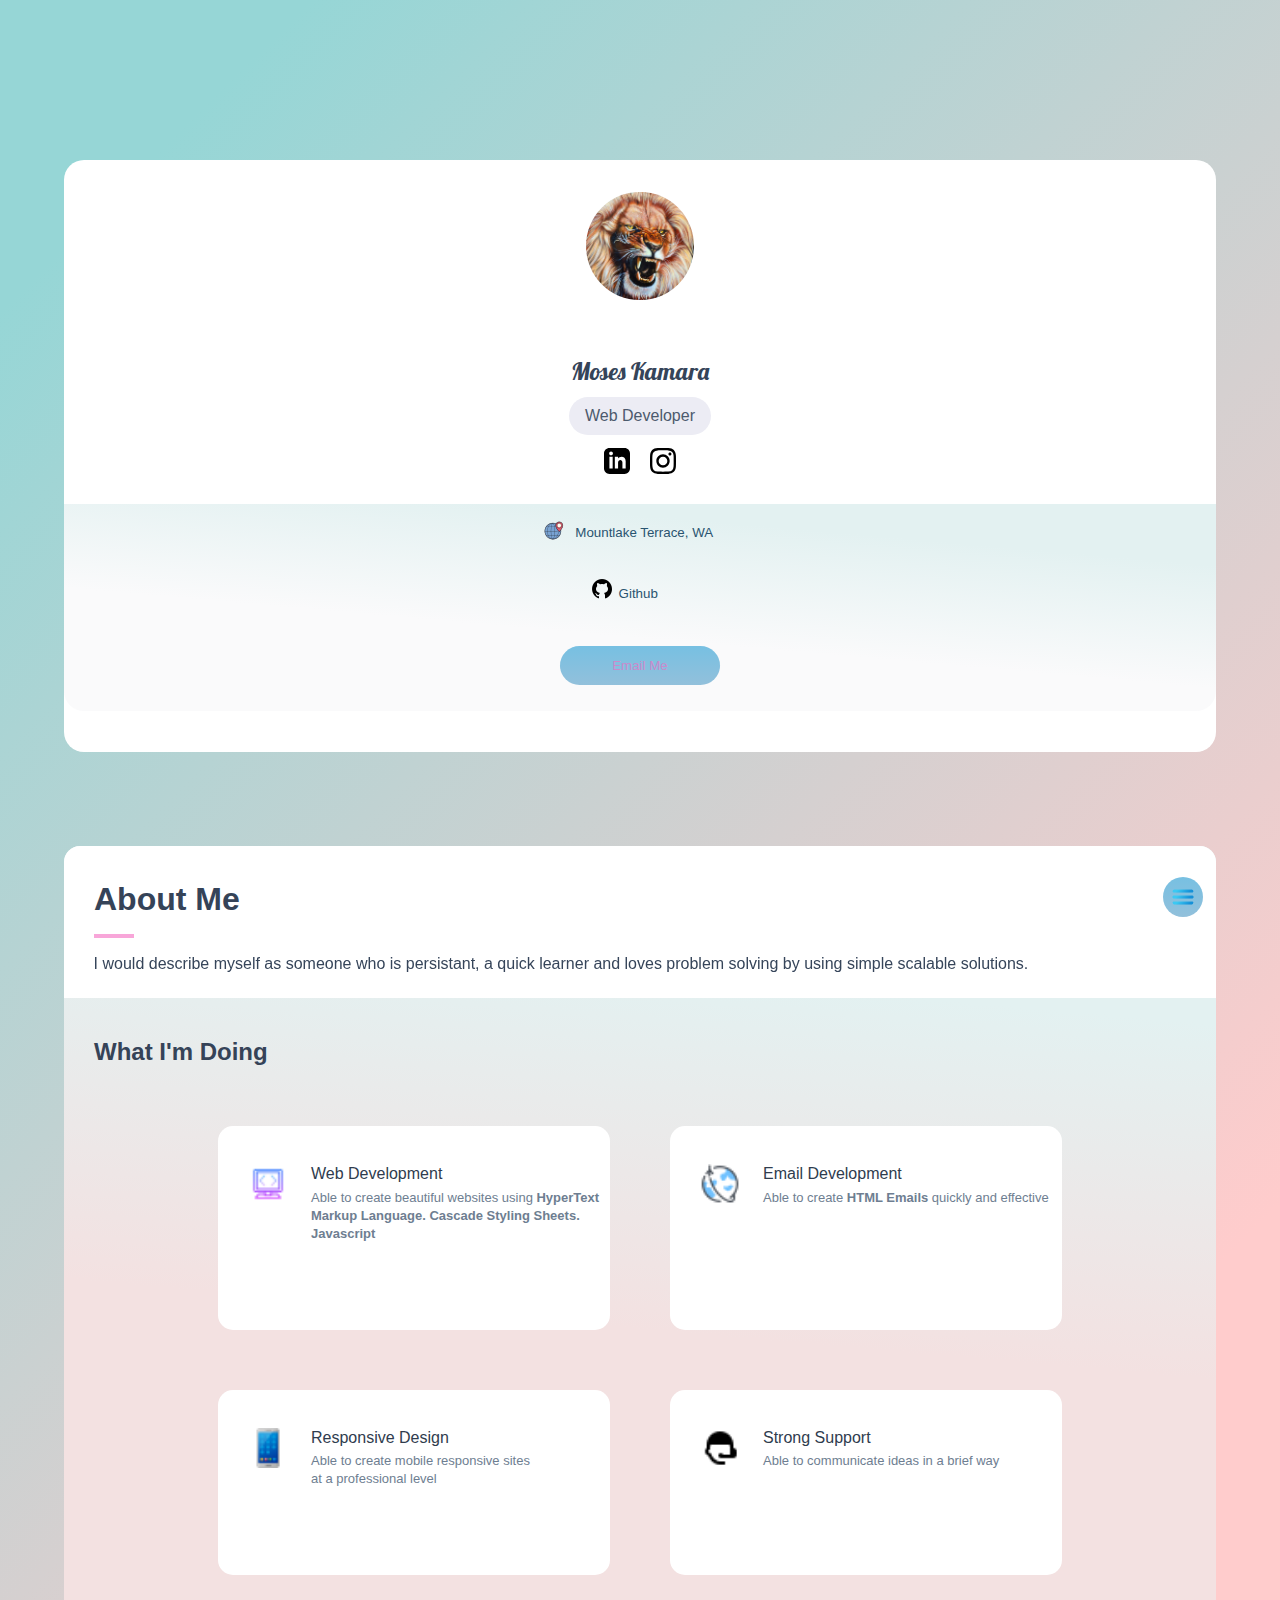
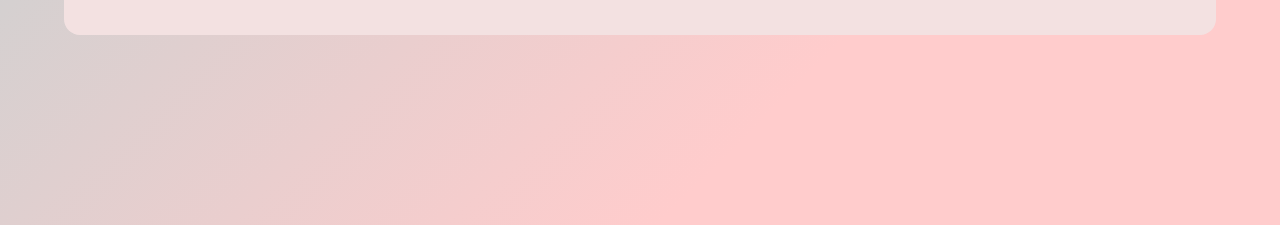
==== index.html @ 90ef89d6 "created a personal site to use as a business site" ====
<!DOCTYPE html>
<html lang="en">
<head>
    <meta charset="UTF-8">
    <meta name="viewport" content="width=device-width, initial-scale=1.0">
    <link href="https://fonts.googleapis.com/css2?family=Lobster&display=swap" rel="stylesheet">
    <link rel="stylesheet" href="style.css">
    <title>Moses Kamara</title>
</head>
<body>
    <div class='wrapper'>
        <div class='container'>
            <section class='left'>
                <img src='images/lion.jpg' alt='avatar image' class='avatar'>
                    <h2>
                        <span>Moses <strong>Kamara</strong></span>
                    </h2>
                    <p class='title'>Web Developer</p>
                    <figure class='social-links'>
                        <a href='https://www.linkedin.com/in/moses-kamara/' target='_blank'>
                            <img src='images/iconmonstr-linkedin-3.svg' alt='linkedin image' class='linkedin-icon'>
                        </a>
                        <a href='#' target='_blank'>
                            <img src='images/iconmonstr-instagram-11.svg' alt='instagram image' class='instagram-icon'>
                        </a>
                    </figure>
                    <div class='contact'>
                        <div class='location-container'>
                            <img src='images/loc.png' alt='calender icon' class='location'>
                            <span>Mountlake Terrace, WA</span>
                        </div>
                        <div class='git-container'>
                            <img src='images/git.png' alt='calender icon' class='git'>
                            <span>
                                <a href='https://github.com/kamara-moses' target='_blank'>Github</a>
                            </span>
                        </div>
                        <div class='email-container'>
                            <a href='mailto:kamara.moses@yahoo.com' class='coa'>Email Me</a>
                        </div>
                    </div>
            </section>
            <section class='right'>
                <header class=top-section>
                    <div class='top-container'>
                        <div class='info'>
                            <h2>About Me</h2>
                                <hr class='divider'>
                                <p>I would describe myself as someone who is persistant, a quick learner and loves problem solving by using simple scalable solutions. </p>
                        </div>
                        <figure class='ham-menu'>
                            <a href='#'>
                                <img src='images/ham-icon.png' alt='ham menu' class='ham-icon'>
                            </a>
                            <ul class='active'>
                                <li>
                                    <a href='#'>Resumé</a>
                                </li>
                                <li>
                                    <a href='#'>Portfolio</a>
                                </li>
                            </ul>
                        </figure>
                    </div>
                </header>
                <div class='latest-news'>
                    <h2>What I'm Doing</h2>
                </div>
                <div class='card-section'>
                    <div class='web-card'>
                        <img src='images/code.png' alt='web icon'>
                        <div class='web-description'>
                            <h4>Web Development</h4>
                            <p>Able to create beautiful websites using <strong>HyperText Markup Language. Cascade Styling Sheets. Javascript</strong></p>
                        </div>
                    </div>
                    <div class='email-card'>
                        <img src='images/plane.png' alt='email icon'>
                        <div class='web-description'>
                            <h4>Email Development</h4>
                            <p>Able to create <strong>HTML Emails</strong> quickly and effective</p>
                        </div>
                    </div>
                    <div class='mobile-card'>
                        <img src='images/mobile.png' alt='mobile icon'>
                        <div class='web-description'>
                            <h4>Responsive Design</h4>
                        <p>Able to create mobile responsive sites <br> at a professional level</p>
                        </div>
                    </div>
                    <div class='support-card'>
                        <img src='images/support.png' alt='support icon'>
                        <div class='web-description'>
                        <h4>Strong Support</h4>
                        <p>Able to communicate ideas in a brief way</p>
                        </div>
                    </div>
                </div>
            </section>
        </div>
    </div>
    <script src='main.js'></script>
</body>
</html>
---- style.css ----
*, *::before, *::after {
    margin: 0;
    padding: 0;
    border: 0;
    box-sizing: border-box;
}

body {
    background-attachment: scroll;
    background-size: cover;
    background-repeat: no-repeat;
    background-position: top center;
    position: relative;
    overflow-x: hidden;
    font-family: sans-serif;
    background-color: #96d6d6;
    background: linear-gradient(135deg, #96d6d6 10%, #ffcccc 80%);
    height: 100%;
    min-height: 900px;
    min-height: 1825px !important;
    margin: 0 5%;
}

header, section{
    display: block;
}

.wrapper {
    width: 100%;
    max-width: 1200px;
    margin: 0 auto;
    height: 100vh;
    display: flex;
    flex-direction: column;
    position: sticky;
}

.top-container .ham-menu a img {
    width: 40px;
    padding: 8px;
    border-radius: 50%;
    background: linear-gradient(to bottom, #77c0e2 0%, #92c0db 100%);
    background-repeat: no-repeat;
}

.container {
    position: sticky;
    top: 10rem;
    display: grid;
    grid-template-columns: 1fr;
    height: 37rem;
    grid-gap: 30px;
    background-color: #ffffff;
    border-radius: 20px;
}

.left {
    background-color: rgb(250, 250, 251);
    border-radius: 1rem;
    display: flex;
    justify-content: center;
    position: relative;
}

.left .avatar {
    background-size: cover;
    width: 6.7rem;
    border-radius: 50%;
    position: absolute;
    top: 2rem;
}

.left h2 {
    position: absolute;
    top: 11rem;
    color: rgb(53, 68, 89);
}

h2 {
    display: block;
    font-size: 1.5em;
    margin-block-start: 0.83em;
    margin-block-end: 0.83em;
    margin-inline-start: 0px;
    margin-inline-end: 0px;
    font-weight: bold;
}

.left h2 span {
    font-weight: 100;
    font-family: Lobster, cursive;
}

.left p {
    position: absolute;
    top: 13.8rem;
    background-color: rgb(236, 236, 244);
    padding: 10px 16px;
    border-radius: 20px;
    color: rgb(76, 90, 109);
    text-transform: capitalize;
}

p {
    display: block;
    margin-block-start: 1em;
    margin-block-end: 1em;
    margin-inline-start: 0px;
    margin-inline-end: 0px;
}

.web-description {
    position: relative;
    top: -20px;
    left: 23px;
}

.web-description p {
    color: rgb(110, 126, 145);
    font-size: small;
    position: relative;
    top: -1rem;
    line-height: 18px;
}

figure {
    display: block;
    margin-block-start: 1em;
}

.social-links {
    position: absolute;
    top: 17rem;
}

.social-links a {
    padding: 0 8px;
}

.social-links img {
    width: 26px;
}

a {
    text-decoration: none;
    color: #2A5470;
    font-size: smaller;
}

link {
    color: -webkit-link;
    cursor: pointer;
}

.contact {
    display: grid;
    border-radius: 0 0 20px 20px;
    text-align: center;
    position: absolute;
    top: 21.5rem;
    width: 100%;
    background: linear-gradient(5deg, rgb(250, 250, 251) 40%, #e3f1f1 80%);
}

.location-container, .git-container {
    position: relative;
    right: 1rem;
    padding: 5px 0;
    margin: 10px 22%;
}

.git-container span {
    bottom: 0.2rem;
    display: inline-block;
    position: relative;
}

.location-container span {
    bottom: 0.4rem;
    display: inline-block;
    position: relative;
    color: #2A5470;
    font-size: smaller;
    left: 6px;
}

.email-container {
    margin: 10px 22%;
    position: relative;
    top: -1rem;
    display: flex;
    left: 0rem;
    justify-content: center;
}

.right {
    background: linear-gradient(5deg, #f3e1e1 40%, #e3f1f1 80%);
    border-radius: 1rem;
    position: relative;
    top: 41rem;
}

.top-section {
    background-color: rgb(255, 255, 255);
    border-radius: 1rem 1rem 0 0;
    padding: 15px 10px;
}

.top-section .top-container {
    display: flex;
}

.top-section .top-container .info h2 {
    margin: 20px;
    padding-bottom: 16px;
    color: rgb(53, 67, 88);
    display: inline-block;
    font-size: xx-large;
}

.top-section .top-container .info .divider {
    border-bottom: 4px solid rgb(248, 166, 217);
    width: 40px;
    margin: -20px 20px;
}

.top-section .top-container .info p {
    text-align: justify;
    line-height: 25px;
    position: relative;
    margin: 20px;
    top: 13px;
    color: rgb(54, 69, 90);
    left: -1.9rem;
    padding: 0 30px;
    width: 100%;
}

.ham-menu {
    display: flex;
    flex-flow: row-reverse;
}

.top-container .ham-menu {
    height: fit-content;
    position: absolute;
    right: 13px;
}

.ham-menu ul {
    display: flex;
    position: absolute;
    background: linear-gradient(to bottom, #77c0e2 0%, #92c0db 100%);
    border-radius: 46px 10px 10px 40px;
    right: 4rem;
    bottom: 4px;
    padding: 12px;
    margin: -1px;
    transition: padding-right 300ms linear;
}

.active {
    visibility: hidden;
}

.ham-menu ul.active {
    padding-right: 100px;
}

li {
    list-style-type: none;
    display: list-item;
    text-align: -webkit-match-parent;
}

.ham-menu ul li a {
    color: rgb(42, 84, 112);
    padding: 0 10px;
}

ul {
    list-style-type: disc;
    margin-block-start: 1em;
    margin-block-end: 1em;
    margin-inline-start: 0px;
    margin-inline-end: 0px;
    padding-inline-start: 40px;
}
.top-container .ham-menu {
    height: fit-content;
    position: absolute;
    right: 13px;
}

.latest-news {
    margin: 40px 30px;
}

.latest-news h2 {
    color: rgb(53, 67, 88);
}

.right .card-section {
    margin: 40px 30px;
    grid-template-columns: 1fr 1fr;
    justify-items: center;
    grid-gap: 20px;
    display: flex;
    flex-wrap: wrap;
    justify-content: center;
}

.web-card, .email-card, .mobile-card, .support-card {
    display: -webkit-box;
    background-color: rgb(255, 2552, 255);
    padding: 38px 30px;
    flex-direction: row;
    width: 100%;
    max-width: 24.5rem;
    border-radius: 15px;
    margin: 20px;
}

.web-card img, .email-card img, .mobile-card img, .support-card img {
    width: 40px;
}

.web-description h4 {
    color: rgb(47, 60, 78);
    font-weight: 400;
}

h4 {
    display: block;
    margin-block-start: 1.33em;
    margin-block-end: 1.33em;
    margin-inline-start: 0px;
    margin-inline-end: 0px;
}
.coa {
    color: #ca8acc;
    text-align: center;
    background: linear-gradient(to bottom, #77c0e2 0%, #92c0db 100%);
    border-radius: 24px;
    padding: 12px 28px;
    display: flex;
    justify-content: center;
    margin-top: 2rem;
    width: 10rem;
}

.coa:hover {
    color: aliceblue;
}
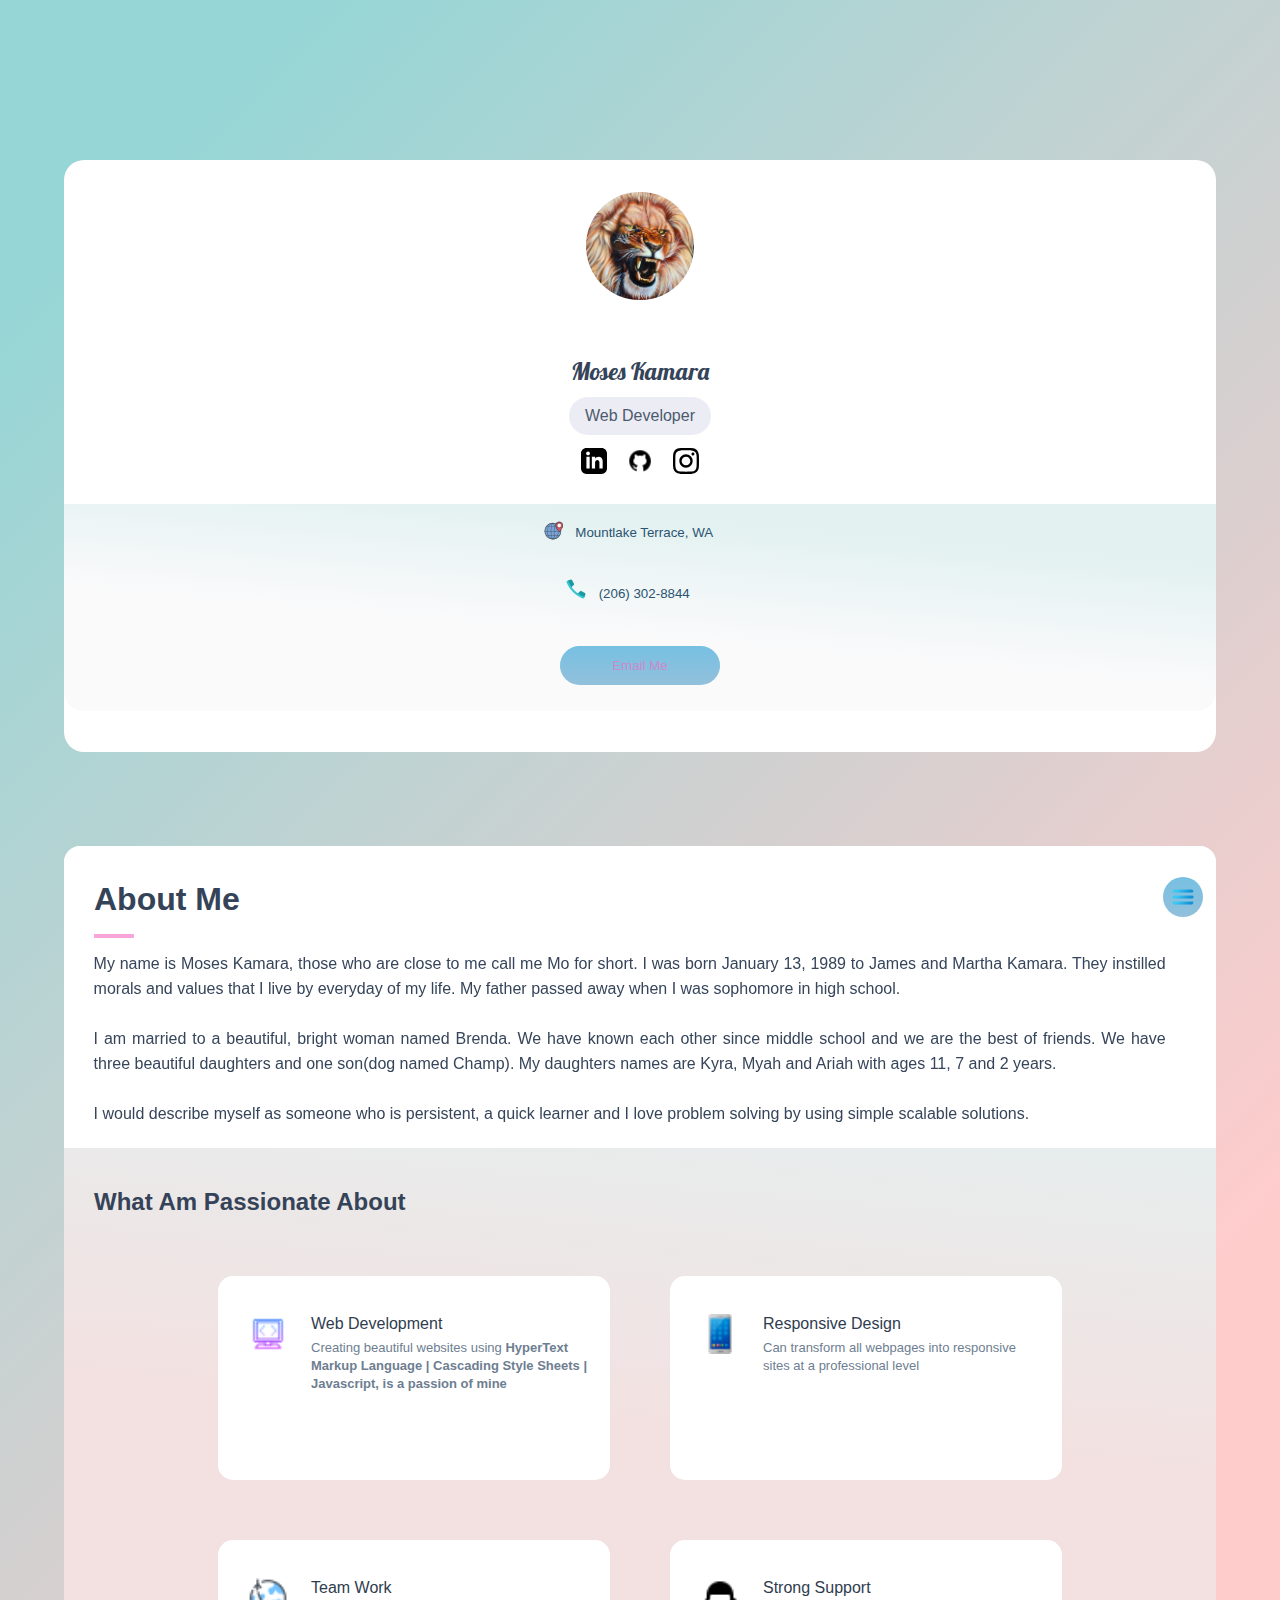
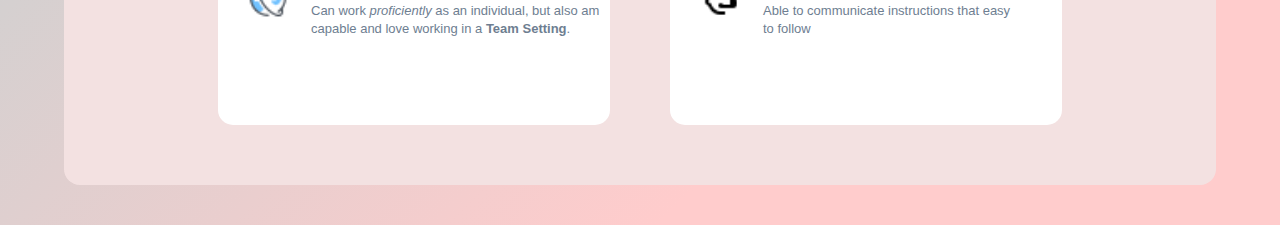
==== commit c64765e5: "final commit for now" ====
--- a/index.html
+++ b/index.html
@@ -1,10 +1,10 @@
 <!DOCTYPE html>
-<html lang="en">
+<html lang='en'>
 <head>
-    <meta charset="UTF-8">
-    <meta name="viewport" content="width=device-width, initial-scale=1.0">
-    <link href="https://fonts.googleapis.com/css2?family=Lobster&display=swap" rel="stylesheet">
-    <link rel="stylesheet" href="style.css">
+    <meta charset='UTF-8'>
+    <meta name='viewport' content='width=device-width, initial-scale=1.0'>
+    <link href='https://fonts.googleapis.com/css2?family=Lobster&display=swap' rel='stylesheet'>
+    <link rel='stylesheet' href='main.css'>
     <title>Moses Kamara</title>
 </head>
 <body>
@@ -20,6 +20,9 @@
                         <a href='https://www.linkedin.com/in/moses-kamara/' target='_blank'>
                             <img src='images/iconmonstr-linkedin-3.svg' alt='linkedin image' class='linkedin-icon'>
                         </a>
+                        <a href='https://github.com/kamara-moses' target='_blank'>
+                            <img src='images/git.png' alt='github image' class='github-icon'>
+                        </a>
                         <a href='#' target='_blank'>
                             <img src='images/iconmonstr-instagram-11.svg' alt='instagram image' class='instagram-icon'>
                         </a>
@@ -29,11 +32,9 @@
                             <img src='images/loc.png' alt='calender icon' class='location'>
                             <span>Mountlake Terrace, WA</span>
                         </div>
-                        <div class='git-container'>
-                            <img src='images/git.png' alt='calender icon' class='git'>
-                            <span>
-                                <a href='https://github.com/kamara-moses' target='_blank'>Github</a>
-                            </span>
+                        <div class='phone-container'>
+                            <img src='images/phone.png' alt='calender icon' class='phone'>
+                            <span>(206) 302-8844</span>
                         </div>
                         <div class='email-container'>
                             <a href='mailto:kamara.moses@yahoo.com' class='coa'>Email Me</a>
@@ -46,7 +47,12 @@
                         <div class='info'>
                             <h2>About Me</h2>
                                 <hr class='divider'>
-                                <p>I would describe myself as someone who is persistant, a quick learner and loves problem solving by using simple scalable solutions. </p>
+                                <p>My name is Moses Kamara, those who are close to me call me Mo for short. I was born January 13, 1989 to James and Martha Kamara. They instilled morals and values that I live by everyday of my life. My father passed away when I was sophomore in high school.
+                                    <br><br>
+                                   I am married to a beautiful, bright woman named Brenda. We have known each other since middle school and we are the best of friends. We have three beautiful daughters and one son(dog named Champ). My daughters names are Kyra, Myah and Ariah with ages 11, 7 and 2 years.
+                                    <br><br>
+                                   I would describe myself as someone who is persistent, a quick learner and I love problem solving by using simple scalable solutions. 
+                                </p>
                         </div>
                         <figure class='ham-menu'>
                             <a href='#'>
@@ -54,45 +60,52 @@
                             </a>
                             <ul class='active'>
                                 <li>
-                                    <a href='#'>Resumé</a>
+                                    <a href='portfolio.html'>Portfolio</a>
                                 </li>
                                 <li>
-                                    <a href='#'>Portfolio</a>
+                                    <a href='contact.html'>Contact</a>
+                                </li>
+                                <li>
+                                    <a href='Moses Kamara Resumé.pdf'>Resumé</a>
                                 </li>
                             </ul>
                         </figure>
                     </div>
                 </header>
                 <div class='latest-news'>
-                    <h2>What I'm Doing</h2>
+                    <h2>What Am Passionate About</h2>
                 </div>
+
                 <div class='card-section'>
-                    <div class='web-card'>
+                    <div class='info-card'>
                         <img src='images/code.png' alt='web icon'>
                         <div class='web-description'>
                             <h4>Web Development</h4>
-                            <p>Able to create beautiful websites using <strong>HyperText Markup Language. Cascade Styling Sheets. Javascript</strong></p>
+                            <p>Creating beautiful websites using <strong>HyperText <br> Markup Language | Cascading Style Sheets | <br> Javascript, is a passion of mine</strong></p>
                         </div>
                     </div>
-                    <div class='email-card'>
-                        <img src='images/plane.png' alt='email icon'>
-                        <div class='web-description'>
-                            <h4>Email Development</h4>
-                            <p>Able to create <strong>HTML Emails</strong> quickly and effective</p>
-                        </div>
-                    </div>
-                    <div class='mobile-card'>
+
+                    <div class='info-card'>
                         <img src='images/mobile.png' alt='mobile icon'>
                         <div class='web-description'>
                             <h4>Responsive Design</h4>
-                        <p>Able to create mobile responsive sites <br> at a professional level</p>
+                        <p>Can transform all webpages into responsive <br>sites at a professional level</p>
                         </div>
                     </div>
-                    <div class='support-card'>
+
+                    <div class='info-card'>
+                        <img src='images/plane.png' alt='email icon'>
+                        <div class='web-description'>
+                            <h4>Team Work</h4>
+                            <p>Can work <em>proficiently</em> as an individual, but also am capable and love working in a <strong>Team Setting</strong>.</p>
+                        </div>
+                    </div>
+                    
+                    <div class='info-card'>
                         <img src='images/support.png' alt='support icon'>
                         <div class='web-description'>
                         <h4>Strong Support</h4>
-                        <p>Able to communicate ideas in a brief way</p>
+                        <p>Able to communicate instructions that easy <br> to follow</p>
                         </div>
                     </div>
                 </div>
--- a/main.css
+++ b/main.css
@@ -0,0 +1,433 @@
+*, *::before, *::after {
+    margin: 0;
+    padding: 0;
+    border: 0;
+    box-sizing: border-box;
+}
+
+body {
+    background-attachment: scroll;
+    background-size: cover;
+    background-repeat: no-repeat;
+    background-position: top center;
+    position: relative;
+    overflow-x: hidden;
+    font-family: sans-serif;
+    background-color: #96d6d6;
+    background: linear-gradient(135deg, #96d6d6 10%, #ffcccc 80%);
+    height: 100%;
+    min-height: 900px;
+    min-height: 1825px !important;
+    margin: 0 5%;
+}
+
+.wrapper {
+    width: 100%;
+    max-width: 1200px;
+    margin: 0 auto;
+    height: 100vh;
+    display: flex;
+    flex-direction: column;
+    position: sticky;
+}
+
+.container {
+    position: sticky;
+    top: 10rem;
+    display: grid;
+    grid-template-columns: 1fr;
+    height: 37rem;
+    grid-gap: 30px;
+    background-color: #ffffff;
+    border-radius: 20px;
+}
+
+.left {
+    background-color: rgb(250, 250, 251);
+    border-radius: 1rem;
+    display: flex;
+    justify-content: center;
+    position: relative;
+}
+
+.left .avatar {
+    background-size: cover;
+    width: 6.7rem;
+    border-radius: 50%;
+    position: absolute;
+    top: 2rem;
+}
+
+.left h2 {
+    position: absolute;
+    top: 11rem;
+    color: rgb(53, 68, 89);
+}
+
+h2 {
+    display: block;
+    font-size: 1.5em;
+    margin-block-start: 0.83em;
+    margin-block-end: 0.83em;
+    margin-inline-start: 0px;
+    margin-inline-end: 0px;
+    font-weight: bold;
+}
+
+.left h2 span {
+    font-weight: 100;
+    font-family: Lobster, cursive;
+}
+
+.left p {
+    position: absolute;
+    top: 13.8rem;
+    background-color: rgb(236, 236, 244);
+    padding: 10px 16px;
+    border-radius: 20px;
+    color: rgb(76, 90, 109);
+    text-transform: capitalize;
+}
+
+p {
+    display: block;
+    margin-block-start: 1em;
+    margin-block-end: 1em;
+    margin-inline-start: 0px;
+    margin-inline-end: 0px;
+}
+
+figure {
+    display: block;
+    margin-block-start: 1em;
+}
+
+.social-links {
+    position: absolute;
+    top: 17rem;
+}
+
+.social-links a {
+    padding: 0 8px;
+}
+
+.social-links img {
+    width: 26px;
+}
+
+a {
+    text-decoration: none;
+    color: #2A5470;
+    font-size: smaller;
+}
+
+link {
+    color: -webkit-link;
+    cursor: pointer;
+}
+
+.contact {
+    display: grid;
+    border-radius: 0 0 20px 20px;
+    text-align: center;
+    position: absolute;
+    top: 21.5rem;
+    width: 100%;
+    background: linear-gradient(5deg, rgb(250, 250, 251) 40%, #e3f1f1 80%);
+}
+
+.location-container, .phone-container {
+    position: relative;
+    right: 1rem;
+    padding: 5px 0;
+    margin: 10px 22%;
+}
+
+.phone-container span {
+    bottom: 0.2rem;
+    display: inline-block;
+    position: relative;
+    color: #2A5470;
+    font-size: smaller;
+    left: 6px;
+}
+
+.location-container span {
+    bottom: 0.4rem;
+    display: inline-block;
+    position: relative;
+    color: #2A5470;
+    font-size: smaller;
+    left: 6px;
+}
+
+.email-container {
+    margin: 10px 22%;
+    position: relative;
+    top: -1rem;
+    display: flex;
+    left: 0rem;
+    justify-content: center;
+}
+
+.right {
+    background: linear-gradient(5deg, #f3e1e1 40%, #e3f1f1 80%);
+    border-radius: 1rem;
+    position: relative;
+    top: 41rem;
+}
+
+.top-section {
+    background-color: rgb(255, 255, 255);
+    border-radius: 1rem 1rem 0 0;
+    padding: 15px 10px;
+}
+
+.top-section .top-container {
+    display: flex;
+}
+
+.top-section .top-container .info h2 {
+    margin: 20px;
+    padding-bottom: 16px;
+    color: rgb(53, 67, 88);
+    display: inline-block;
+    font-size: xx-large;
+}
+
+.top-section .top-container .info .divider {
+    border-bottom: 4px solid rgb(248, 166, 217);
+    width: 40px;
+    margin: -20px 20px;
+}
+
+.top-section .top-container .info p {
+    text-align: justify;
+    line-height: 25px;
+    position: relative;
+    margin: 20px;
+    top: 13px;
+    color: rgb(54, 69, 90);
+    left: -1.9rem;
+    padding: 0 30px;
+    width: 100%;
+}
+
+.ham-menu {
+    display: flex;
+    flex-flow: row-reverse;
+}
+
+.top-container .ham-menu {
+    height: fit-content;
+    position: absolute;
+    right: 13px;
+}
+
+.top-container .ham-menu a img {
+    width: 40px;
+    padding: 8px;
+    border-radius: 50%;
+    background: linear-gradient(to bottom, #77c0e2 0%, #92c0db 100%);
+    background-repeat: no-repeat;
+}
+
+.ham-menu ul {
+    display: flex;
+    position: absolute;
+    background: linear-gradient(to bottom, #77c0e2 0%, #92c0db 100%);
+    border-radius: 46px 10px 10px 40px;
+    right: 4rem;
+    bottom: 4px;
+    padding: 12px;
+    margin: -1px;
+    transition: padding-right 300ms linear;
+}
+
+.active {
+    visibility: hidden;
+}
+
+.ham-menu ul.active {
+    padding-right: 100px;
+}
+
+li {
+    list-style-type: none;
+    display: list-item;
+    text-align: -webkit-match-parent;
+}
+
+.ham-menu ul li a {
+    color: rgb(42, 84, 112);
+    padding: 0 10px;
+}
+
+ul {
+    list-style-type: disc;
+    margin-block-start: 1em;
+    margin-block-end: 1em;
+    margin-inline-start: 0px;
+    margin-inline-end: 0px;
+    padding-inline-start: 40px;
+}
+
+.latest-news {
+    margin: 40px 30px;
+}
+
+.latest-news h2 {
+    color: rgb(53, 67, 88);
+}
+
+.right .card-section, .card-port {
+    margin: 40px 30px;
+    grid-template-columns: 1fr 1fr;
+    justify-items: center;
+    grid-gap: 20px;
+    display: flex;
+    flex-wrap: wrap;
+    justify-content: center;
+}
+
+.info-card, .port-card {
+    display: -webkit-box;
+    background-color: rgb(255, 255, 255);
+    padding: 38px 30px;
+    flex-direction: row;
+    width: 100%;
+    max-width: 24.5rem;
+    border-radius: 15px;
+    margin: 20px;
+}
+
+.info-card:hover {
+    background-color: #92c0db;
+}
+
+.info-card img {
+    width: 40px;
+}
+
+.port-card img {
+    width: 330px;
+}
+
+.web-description {
+    position: relative;
+    top: -20px;
+    left: 23px;
+}
+
+.web-description p {
+    color: rgb(110, 126, 145);
+    font-size: small;
+    position: relative;
+    top: -1rem;
+    line-height: 18px;
+}
+
+.web-description h4 {
+    color: rgb(47, 60, 78);
+    font-weight: 400;
+}
+
+h4 {
+    display: block;
+    margin-block-start: 1.33em;
+    margin-block-end: 1.33em;
+    margin-inline-start: 0px;
+    margin-inline-end: 0px;
+}
+.coa {
+    color: #ca8acc;
+    text-align: center;
+    background: linear-gradient(to bottom, #77c0e2 0%, #92c0db 100%);
+    border-radius: 24px;
+    padding: 12px 28px;
+    display: flex;
+    justify-content: center;
+    margin-top: 2rem;
+    width: 10rem;
+}
+
+.coa:hover {
+    color: aliceblue;
+}
+
+label {
+    display: flex;
+    align-items: center;
+    font-size: 16px;
+    margin-bottom: 0.5rem;
+}
+
+input,
+button,
+textarea {
+  width: 100%;
+  margin: 0;
+  font-family: inherit;
+  font-size: inherit;
+  line-height: inherit;
+}
+
+.input-textarea {
+    height: 100px;
+}
+
+.contact-info {
+    background: linear-gradient(135deg, #96d6d6 10%, #ffcccc 80%);
+    width: 25%;
+    margin: 2rem auto 1rem auto;
+    display: block;
+    padding: 20px;
+}
+
+.card {
+    width: 250px;
+    overflow: auto;
+    position: relative;
+    float: left;
+    margin: 20px 0 25px;
+}
+
+.card:nth-child(even){ 
+    margin-right: 40px;
+}
+
+.card img {
+    width: 100%;
+    border: 0 none;
+    opacity: .8;
+}
+
+.card h3 { 
+    width: 100%;
+    position: absolute;
+    bottom: 5px;
+    padding: 15px;
+    line-height: 30px;
+    border-bottom: 0;
+    margin-bottom: 0;
+    text-align: center;
+    font-weight: 300;
+    background: #bc4f5e;
+    color: #fff;
+}
+
+.main-section {
+    width: 100%;
+    max-width: 650px;
+    padding: 30px;
+    margin: 0 40px 20px 256px;
+    float: left;
+    border: 1px solid #ddd;
+    background: #fff;
+}
+#main-container {
+    padding-top: 20px;
+    margin-bottom: 20px;
+    min-height: 100%;
+    align-items: center;
+}